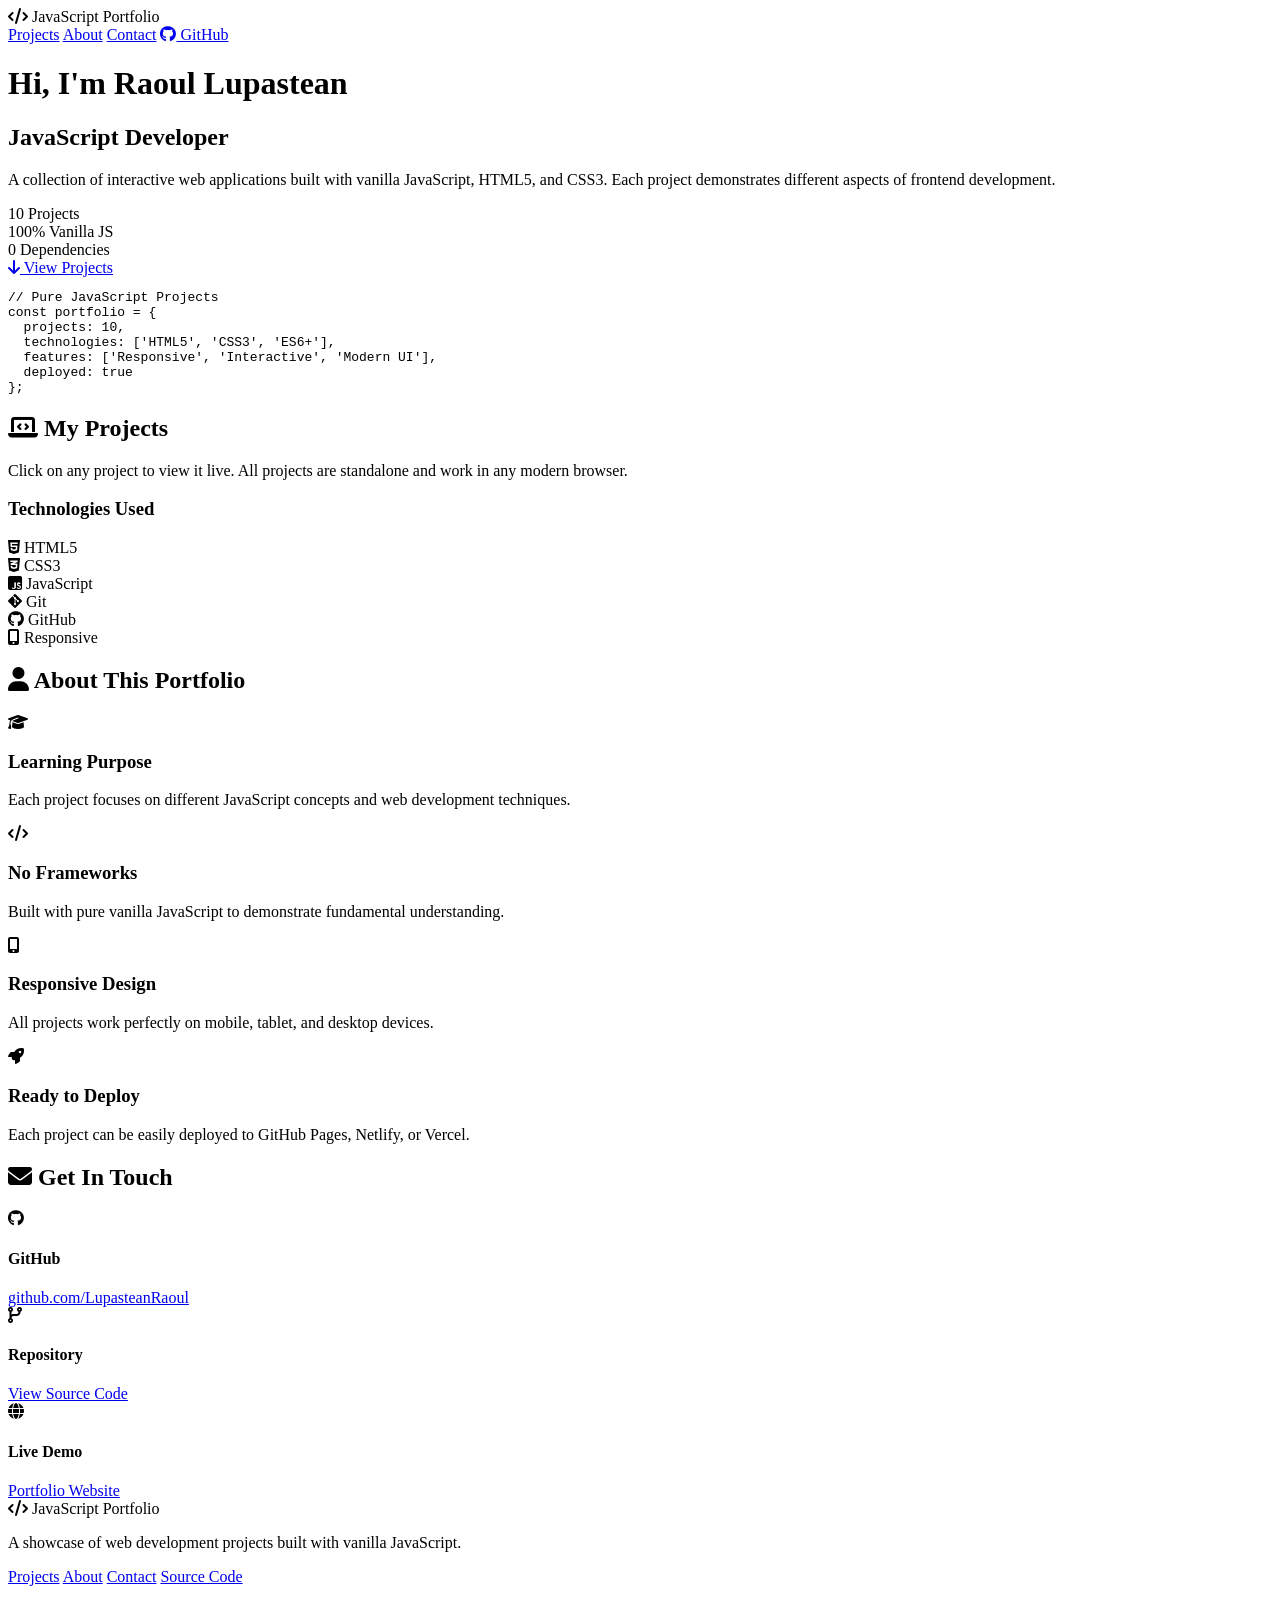
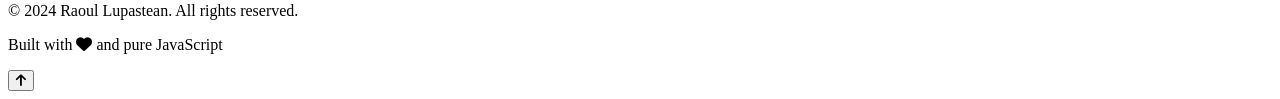
==== index.html @ 00c159d4 "Create index.html" ====
<!DOCTYPE html>
<html lang="en">
<head>
    <meta charset="UTF-8">
    <meta name="viewport" content="width=device-width, initial-scale=1.0">
    <title>Raoul Lupastean - JavaScript Portfolio</title>
    <link rel="stylesheet" href="styles.css">
    <link rel="stylesheet" href="https://cdnjs.cloudflare.com/ajax/libs/font-awesome/6.4.0/css/all.min.css">
    <link href="https://fonts.googleapis.com/css2?family=Poppins:wght@300;400;500;600;700&family=Roboto+Mono:wght@300;400;500&display=swap" rel="stylesheet">
    <link rel="icon" href="assets/images/favicon.ico" type="image/x-icon">
</head>
<body>
    <!-- Navigation -->
    <nav class="navbar">
        <div class="nav-container">
            <div class="nav-logo">
                <i class="fas fa-code"></i>
                <span>JavaScript Portfolio</span>
            </div>
            <div class="nav-links">
                <a href="#projects" class="nav-link">Projects</a>
                <a href="#about" class="nav-link">About</a>
                <a href="#contact" class="nav-link">Contact</a>
                <a href="https://github.com/LupasteanRaoul" target="_blank" class="nav-link github-link">
                    <i class="fab fa-github"></i> GitHub
                </a>
            </div>
        </div>
    </nav>

    <!-- Hero Section -->
    <header class="hero-section">
        <div class="hero-container">
            <div class="hero-content">
                <h1 class="hero-title">Hi, I'm <span class="highlight">Raoul Lupastean</span></h1>
                <h2 class="hero-subtitle">JavaScript Developer</h2>
                <p class="hero-description">
                    A collection of interactive web applications built with vanilla JavaScript, HTML5, and CSS3. 
                    Each project demonstrates different aspects of frontend development.
                </p>
                <div class="hero-stats">
                    <div class="stat">
                        <span class="stat-number" id="project-count">10</span>
                        <span class="stat-label">Projects</span>
                    </div>
                    <div class="stat">
                        <span class="stat-number">100%</span>
                        <span class="stat-label">Vanilla JS</span>
                    </div>
                    <div class="stat">
                        <span class="stat-number">0</span>
                        <span class="stat-label">Dependencies</span>
                    </div>
                </div>
                <a href="#projects" class="cta-button">
                    <i class="fas fa-arrow-down"></i> View Projects
                </a>
            </div>
            <div class="hero-image">
                <div class="code-animation">
                    <pre><code class="javascript">// Pure JavaScript Projects
const portfolio = {
  projects: 10,
  technologies: ['HTML5', 'CSS3', 'ES6+'],
  features: ['Responsive', 'Interactive', 'Modern UI'],
  deployed: true
};</code></pre>
                </div>
            </div>
        </div>
    </header>

    <!-- Projects Grid -->
    <main class="projects-section" id="projects">
        <div class="container">
            <div class="section-header">
                <h2 class="section-title">
                    <i class="fas fa-laptop-code"></i> My Projects
                </h2>
                <p class="section-subtitle">
                    Click on any project to view it live. All projects are standalone and work in any modern browser.
                </p>
            </div>

            <div class="projects-grid" id="projects-grid">
                <!-- Projects will be dynamically loaded -->
            </div>

            <div class="tech-stack">
                <h3>Technologies Used</h3>
                <div class="tech-icons">
                    <div class="tech-icon" title="HTML5">
                        <i class="fab fa-html5"></i>
                        <span>HTML5</span>
                    </div>
                    <div class="tech-icon" title="CSS3">
                        <i class="fab fa-css3-alt"></i>
                        <span>CSS3</span>
                    </div>
                    <div class="tech-icon" title="JavaScript">
                        <i class="fab fa-js-square"></i>
                        <span>JavaScript</span>
                    </div>
                    <div class="tech-icon" title="Git">
                        <i class="fab fa-git-alt"></i>
                        <span>Git</span>
                    </div>
                    <div class="tech-icon" title="GitHub">
                        <i class="fab fa-github"></i>
                        <span>GitHub</span>
                    </div>
                    <div class="tech-icon" title="Responsive Design">
                        <i class="fas fa-mobile-alt"></i>
                        <span>Responsive</span>
                    </div>
                </div>
            </div>
        </div>
    </main>

    <!-- About Section -->
    <section class="about-section" id="about">
        <div class="container">
            <div class="section-header">
                <h2 class="section-title">
                    <i class="fas fa-user"></i> About This Portfolio
                </h2>
            </div>
            <div class="about-content">
                <div class="about-card">
                    <div class="about-icon">
                        <i class="fas fa-graduation-cap"></i>
                    </div>
                    <h3>Learning Purpose</h3>
                    <p>Each project focuses on different JavaScript concepts and web development techniques.</p>
                </div>
                <div class="about-card">
                    <div class="about-icon">
                        <i class="fas fa-code"></i>
                    </div>
                    <h3>No Frameworks</h3>
                    <p>Built with pure vanilla JavaScript to demonstrate fundamental understanding.</p>
                </div>
                <div class="about-card">
                    <div class="about-icon">
                        <i class="fas fa-mobile-alt"></i>
                    </div>
                    <h3>Responsive Design</h3>
                    <p>All projects work perfectly on mobile, tablet, and desktop devices.</p>
                </div>
                <div class="about-card">
                    <div class="about-icon">
                        <i class="fas fa-rocket"></i>
                    </div>
                    <h3>Ready to Deploy</h3>
                    <p>Each project can be easily deployed to GitHub Pages, Netlify, or Vercel.</p>
                </div>
            </div>
        </div>
    </section>

    <!-- Contact Section -->
    <section class="contact-section" id="contact">
        <div class="container">
            <div class="section-header">
                <h2 class="section-title">
                    <i class="fas fa-envelope"></i> Get In Touch
                </h2>
            </div>
            <div class="contact-content">
                <div class="contact-info">
                    <div class="contact-item">
                        <i class="fab fa-github"></i>
                        <div>
                            <h4>GitHub</h4>
                            <a href="https://github.com/LupasteanRaoul" target="_blank">
                                github.com/LupasteanRaoul
                            </a>
                        </div>
                    </div>
                    <div class="contact-item">
                        <i class="fas fa-code-branch"></i>
                        <div>
                            <h4>Repository</h4>
                            <a href="https://github.com/LupasteanRaoul/javascript-portfolio" target="_blank">
                                View Source Code
                            </a>
                        </div>
                    </div>
                    <div class="contact-item">
                        <i class="fas fa-globe"></i>
                        <div>
                            <h4>Live Demo</h4>
                            <a href="https://lupasteanraoul.github.io/javascript-portfolio/" target="_blank">
                                Portfolio Website
                            </a>
                        </div>
                    </div>
                </div>
            </div>
        </div>
    </section>

    <!-- Footer -->
    <footer class="footer">
        <div class="container">
            <div class="footer-content">
                <div class="footer-logo">
                    <i class="fas fa-code"></i>
                    <span>JavaScript Portfolio</span>
                </div>
                <p class="footer-description">
                    A showcase of web development projects built with vanilla JavaScript.
                </p>
                <div class="footer-links">
                    <a href="#projects">Projects</a>
                    <a href="#about">About</a>
                    <a href="#contact">Contact</a>
                    <a href="https://github.com/LupasteanRaoul/javascript-portfolio" target="_blank">
                        Source Code
                    </a>
                </div>
                <div class="footer-bottom">
                    <p>&copy; 2024 Raoul Lupastean. All rights reserved.</p>
                    <p class="footer-note">
                        Built with <i class="fas fa-heart"></i> and pure JavaScript
                    </p>
                </div>
            </div>
        </div>
    </footer>

    <!-- Back to Top Button -->
    <button id="back-to-top" class="back-to-top">
        <i class="fas fa-arrow-up"></i>
    </button>

    <script src="script.js"></script>
</body>
</html>
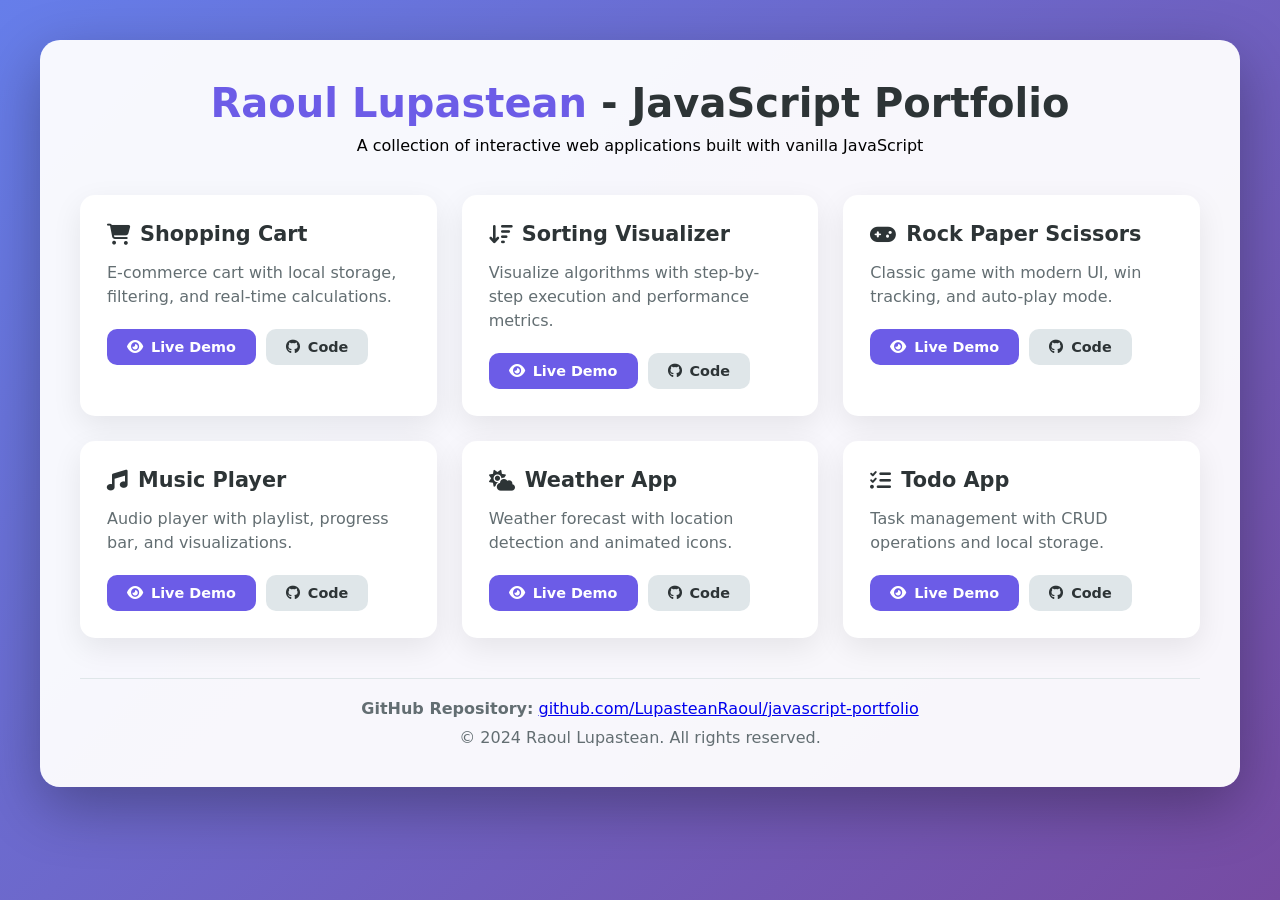
==== commit 8653a9f0: "Add main portfolio page with project links" ====
--- a/index.html
+++ b/index.html
@@ -4,237 +4,260 @@
     <meta charset="UTF-8">
     <meta name="viewport" content="width=device-width, initial-scale=1.0">
     <title>Raoul Lupastean - JavaScript Portfolio</title>
-    <link rel="stylesheet" href="styles.css">
+    <style>
+        * {
+            margin: 0;
+            padding: 0;
+            box-sizing: border-box;
+            font-family: 'Segoe UI', system-ui, sans-serif;
+        }
+        
+        body {
+            background: linear-gradient(135deg, #667eea 0%, #764ba2 100%);
+            min-height: 100vh;
+            padding: 20px;
+        }
+        
+        .portfolio-container {
+            background: rgba(255, 255, 255, 0.95);
+            border-radius: 20px;
+            padding: 40px;
+            max-width: 1200px;
+            margin: 20px auto;
+            box-shadow: 0 20px 60px rgba(0, 0, 0, 0.3);
+        }
+        
+        .header {
+            text-align: center;
+            margin-bottom: 40px;
+        }
+        
+        .header h1 {
+            color: #2d3436;
+            font-size: 2.5rem;
+            margin-bottom: 10px;
+        }
+        
+        .header .highlight {
+            color: #6c5ce7;
+            font-weight: 700;
+        }
+        
+        .projects-grid {
+            display: grid;
+            grid-template-columns: repeat(auto-fill, minmax(300px, 1fr));
+            gap: 25px;
+            margin-bottom: 40px;
+        }
+        
+        .project-card {
+            background: white;
+            border-radius: 15px;
+            padding: 25px;
+            box-shadow: 0 10px 30px rgba(0, 0, 0, 0.08);
+            transition: all 0.3s ease;
+            border: 2px solid transparent;
+        }
+        
+        .project-card:hover {
+            transform: translateY(-5px);
+            box-shadow: 0 15px 40px rgba(108, 92, 231, 0.2);
+            border-color: #6c5ce7;
+        }
+        
+        .project-card h3 {
+            color: #2d3436;
+            margin-bottom: 15px;
+            font-size: 1.3rem;
+            display: flex;
+            align-items: center;
+            gap: 10px;
+        }
+        
+        .project-card p {
+            color: #636e72;
+            margin-bottom: 20px;
+            line-height: 1.5;
+        }
+        
+        .project-links {
+            display: flex;
+            gap: 10px;
+        }
+        
+        .btn {
+            padding: 10px 20px;
+            border-radius: 10px;
+            text-decoration: none;
+            font-weight: 600;
+            display: inline-flex;
+            align-items: center;
+            gap: 8px;
+            transition: all 0.3s ease;
+            font-size: 0.9rem;
+        }
+        
+        .btn-primary {
+            background: #6c5ce7;
+            color: white;
+        }
+        
+        .btn-primary:hover {
+            background: #5b4fcf;
+            transform: scale(1.05);
+        }
+        
+        .btn-secondary {
+            background: #dfe6e9;
+            color: #2d3436;
+        }
+        
+        .btn-secondary:hover {
+            background: #b2bec3;
+        }
+        
+        .footer {
+            text-align: center;
+            color: #636e72;
+            padding-top: 20px;
+            border-top: 1px solid #dfe6e9;
+        }
+        
+        @media (max-width: 768px) {
+            .portfolio-container {
+                padding: 20px;
+            }
+            
+            .header h1 {
+                font-size: 2rem;
+            }
+            
+            .projects-grid {
+                grid-template-columns: 1fr;
+            }
+            
+            .project-links {
+                flex-direction: column;
+            }
+            
+            .btn {
+                width: 100%;
+                justify-content: center;
+            }
+        }
+    </style>
     <link rel="stylesheet" href="https://cdnjs.cloudflare.com/ajax/libs/font-awesome/6.4.0/css/all.min.css">
-    <link href="https://fonts.googleapis.com/css2?family=Poppins:wght@300;400;500;600;700&family=Roboto+Mono:wght@300;400;500&display=swap" rel="stylesheet">
-    <link rel="icon" href="assets/images/favicon.ico" type="image/x-icon">
 </head>
 <body>
-    <!-- Navigation -->
-    <nav class="navbar">
-        <div class="nav-container">
-            <div class="nav-logo">
-                <i class="fas fa-code"></i>
-                <span>JavaScript Portfolio</span>
-            </div>
-            <div class="nav-links">
-                <a href="#projects" class="nav-link">Projects</a>
-                <a href="#about" class="nav-link">About</a>
-                <a href="#contact" class="nav-link">Contact</a>
-                <a href="https://github.com/LupasteanRaoul" target="_blank" class="nav-link github-link">
-                    <i class="fab fa-github"></i> GitHub
+    <div class="portfolio-container">
+        <div class="header">
+            <h1><span class="highlight">Raoul Lupastean</span> - JavaScript Portfolio</h1>
+            <p>A collection of interactive web applications built with vanilla JavaScript</p>
+        </div>
+        
+        <div class="projects-grid">
+            <!-- Shopping Cart -->
+            <div class="project-card">
+                <h3><i class="fas fa-shopping-cart"></i> Shopping Cart</h3>
+                <p>E-commerce cart with local storage, filtering, and real-time calculations.</p>
+                <div class="project-links">
+                    <a href="shopping-cart/index.html" class="btn btn-primary">
+                        <i class="fas fa-eye"></i> Live Demo
+                    </a>
+                    <a href="https://github.com/LupasteanRaoul/javascript-portfolio/tree/main/shopping-cart" 
+                       class="btn btn-secondary" target="_blank">
+                        <i class="fab fa-github"></i> Code
+                    </a>
+                </div>
+            </div>
+            
+            <!-- Sorting Visualizer -->
+            <div class="project-card">
+                <h3><i class="fas fa-sort-amount-down"></i> Sorting Visualizer</h3>
+                <p>Visualize algorithms with step-by-step execution and performance metrics.</p>
+                <div class="project-links">
+                    <a href="sorting-visualizer/index.html" class="btn btn-primary">
+                        <i class="fas fa-eye"></i> Live Demo
+                    </a>
+                    <a href="https://github.com/LupasteanRaoul/javascript-portfolio/tree/main/sorting-visualizer" 
+                       class="btn btn-secondary" target="_blank">
+                        <i class="fab fa-github"></i> Code
+                    </a>
+                </div>
+            </div>
+            
+            <!-- Minigame -->
+            <div class="project-card">
+                <h3><i class="fas fa-gamepad"></i> Rock Paper Scissors</h3>
+                <p>Classic game with modern UI, win tracking, and auto-play mode.</p>
+                <div class="project-links">
+                    <a href="minigame/index.html" class="btn btn-primary">
+                        <i class="fas fa-eye"></i> Live Demo
+                    </a>
+                    <a href="https://github.com/LupasteanRaoul/javascript-portfolio/tree/main/minigame" 
+                       class="btn btn-secondary" target="_blank">
+                        <i class="fab fa-github"></i> Code
+                    </a>
+                </div>
+            </div>
+            
+            <!-- Music Player -->
+            <div class="project-card">
+                <h3><i class="fas fa-music"></i> Music Player</h3>
+                <p>Audio player with playlist, progress bar, and visualizations.</p>
+                <div class="project-links">
+                    <a href="music-player/index.html" class="btn btn-primary">
+                        <i class="fas fa-eye"></i> Live Demo
+                    </a>
+                    <a href="https://github.com/LupasteanRaoul/javascript-portfolio/tree/main/music-player" 
+                       class="btn btn-secondary" target="_blank">
+                        <i class="fab fa-github"></i> Code
+                    </a>
+                </div>
+            </div>
+            
+            <!-- Weather App -->
+            <div class="project-card">
+                <h3><i class="fas fa-cloud-sun"></i> Weather App</h3>
+                <p>Weather forecast with location detection and animated icons.</p>
+                <div class="project-links">
+                    <a href="weather-app/index.html" class="btn btn-primary">
+                        <i class="fas fa-eye"></i> Live Demo
+                    </a>
+                    <a href="https://github.com/LupasteanRaoul/javascript-portfolio/tree/main/weather-app" 
+                       class="btn btn-secondary" target="_blank">
+                        <i class="fab fa-github"></i> Code
+                    </a>
+                </div>
+            </div>
+            
+            <!-- Todo App -->
+            <div class="project-card">
+                <h3><i class="fas fa-tasks"></i> Todo App</h3>
+                <p>Task management with CRUD operations and local storage.</p>
+                <div class="project-links">
+                    <a href="todo-app/index.html" class="btn btn-primary">
+                        <i class="fas fa-eye"></i> Live Demo
+                    </a>
+                    <a href="https://github.com/LupasteanRaoul/javascript-portfolio/tree/main/todo-app" 
+                       class="btn btn-secondary" target="_blank">
+                        <i class="fab fa-github"></i> Code
+                    </a>
+                </div>
+            </div>
+        </div>
+        
+        <div class="footer">
+            <p>
+                <strong>GitHub Repository:</strong> 
+                <a href="https://github.com/LupasteanRaoul/javascript-portfolio" target="_blank">
+                    github.com/LupasteanRaoul/javascript-portfolio
                 </a>
-            </div>
+            </p>
+            <p style="margin-top: 10px;">
+                &copy; 2024 Raoul Lupastean. All rights reserved.
+            </p>
         </div>
-    </nav>
-
-    <!-- Hero Section -->
-    <header class="hero-section">
-        <div class="hero-container">
-            <div class="hero-content">
-                <h1 class="hero-title">Hi, I'm <span class="highlight">Raoul Lupastean</span></h1>
-                <h2 class="hero-subtitle">JavaScript Developer</h2>
-                <p class="hero-description">
-                    A collection of interactive web applications built with vanilla JavaScript, HTML5, and CSS3. 
-                    Each project demonstrates different aspects of frontend development.
-                </p>
-                <div class="hero-stats">
-                    <div class="stat">
-                        <span class="stat-number" id="project-count">10</span>
-                        <span class="stat-label">Projects</span>
-                    </div>
-                    <div class="stat">
-                        <span class="stat-number">100%</span>
-                        <span class="stat-label">Vanilla JS</span>
-                    </div>
-                    <div class="stat">
-                        <span class="stat-number">0</span>
-                        <span class="stat-label">Dependencies</span>
-                    </div>
-                </div>
-                <a href="#projects" class="cta-button">
-                    <i class="fas fa-arrow-down"></i> View Projects
-                </a>
-            </div>
-            <div class="hero-image">
-                <div class="code-animation">
-                    <pre><code class="javascript">// Pure JavaScript Projects
-const portfolio = {
-  projects: 10,
-  technologies: ['HTML5', 'CSS3', 'ES6+'],
-  features: ['Responsive', 'Interactive', 'Modern UI'],
-  deployed: true
-};</code></pre>
-                </div>
-            </div>
-        </div>
-    </header>
-
-    <!-- Projects Grid -->
-    <main class="projects-section" id="projects">
-        <div class="container">
-            <div class="section-header">
-                <h2 class="section-title">
-                    <i class="fas fa-laptop-code"></i> My Projects
-                </h2>
-                <p class="section-subtitle">
-                    Click on any project to view it live. All projects are standalone and work in any modern browser.
-                </p>
-            </div>
-
-            <div class="projects-grid" id="projects-grid">
-                <!-- Projects will be dynamically loaded -->
-            </div>
-
-            <div class="tech-stack">
-                <h3>Technologies Used</h3>
-                <div class="tech-icons">
-                    <div class="tech-icon" title="HTML5">
-                        <i class="fab fa-html5"></i>
-                        <span>HTML5</span>
-                    </div>
-                    <div class="tech-icon" title="CSS3">
-                        <i class="fab fa-css3-alt"></i>
-                        <span>CSS3</span>
-                    </div>
-                    <div class="tech-icon" title="JavaScript">
-                        <i class="fab fa-js-square"></i>
-                        <span>JavaScript</span>
-                    </div>
-                    <div class="tech-icon" title="Git">
-                        <i class="fab fa-git-alt"></i>
-                        <span>Git</span>
-                    </div>
-                    <div class="tech-icon" title="GitHub">
-                        <i class="fab fa-github"></i>
-                        <span>GitHub</span>
-                    </div>
-                    <div class="tech-icon" title="Responsive Design">
-                        <i class="fas fa-mobile-alt"></i>
-                        <span>Responsive</span>
-                    </div>
-                </div>
-            </div>
-        </div>
-    </main>
-
-    <!-- About Section -->
-    <section class="about-section" id="about">
-        <div class="container">
-            <div class="section-header">
-                <h2 class="section-title">
-                    <i class="fas fa-user"></i> About This Portfolio
-                </h2>
-            </div>
-            <div class="about-content">
-                <div class="about-card">
-                    <div class="about-icon">
-                        <i class="fas fa-graduation-cap"></i>
-                    </div>
-                    <h3>Learning Purpose</h3>
-                    <p>Each project focuses on different JavaScript concepts and web development techniques.</p>
-                </div>
-                <div class="about-card">
-                    <div class="about-icon">
-                        <i class="fas fa-code"></i>
-                    </div>
-                    <h3>No Frameworks</h3>
-                    <p>Built with pure vanilla JavaScript to demonstrate fundamental understanding.</p>
-                </div>
-                <div class="about-card">
-                    <div class="about-icon">
-                        <i class="fas fa-mobile-alt"></i>
-                    </div>
-                    <h3>Responsive Design</h3>
-                    <p>All projects work perfectly on mobile, tablet, and desktop devices.</p>
-                </div>
-                <div class="about-card">
-                    <div class="about-icon">
-                        <i class="fas fa-rocket"></i>
-                    </div>
-                    <h3>Ready to Deploy</h3>
-                    <p>Each project can be easily deployed to GitHub Pages, Netlify, or Vercel.</p>
-                </div>
-            </div>
-        </div>
-    </section>
-
-    <!-- Contact Section -->
-    <section class="contact-section" id="contact">
-        <div class="container">
-            <div class="section-header">
-                <h2 class="section-title">
-                    <i class="fas fa-envelope"></i> Get In Touch
-                </h2>
-            </div>
-            <div class="contact-content">
-                <div class="contact-info">
-                    <div class="contact-item">
-                        <i class="fab fa-github"></i>
-                        <div>
-                            <h4>GitHub</h4>
-                            <a href="https://github.com/LupasteanRaoul" target="_blank">
-                                github.com/LupasteanRaoul
-                            </a>
-                        </div>
-                    </div>
-                    <div class="contact-item">
-                        <i class="fas fa-code-branch"></i>
-                        <div>
-                            <h4>Repository</h4>
-                            <a href="https://github.com/LupasteanRaoul/javascript-portfolio" target="_blank">
-                                View Source Code
-                            </a>
-                        </div>
-                    </div>
-                    <div class="contact-item">
-                        <i class="fas fa-globe"></i>
-                        <div>
-                            <h4>Live Demo</h4>
-                            <a href="https://lupasteanraoul.github.io/javascript-portfolio/" target="_blank">
-                                Portfolio Website
-                            </a>
-                        </div>
-                    </div>
-                </div>
-            </div>
-        </div>
-    </section>
-
-    <!-- Footer -->
-    <footer class="footer">
-        <div class="container">
-            <div class="footer-content">
-                <div class="footer-logo">
-                    <i class="fas fa-code"></i>
-                    <span>JavaScript Portfolio</span>
-                </div>
-                <p class="footer-description">
-                    A showcase of web development projects built with vanilla JavaScript.
-                </p>
-                <div class="footer-links">
-                    <a href="#projects">Projects</a>
-                    <a href="#about">About</a>
-                    <a href="#contact">Contact</a>
-                    <a href="https://github.com/LupasteanRaoul/javascript-portfolio" target="_blank">
-                        Source Code
-                    </a>
-                </div>
-                <div class="footer-bottom">
-                    <p>&copy; 2024 Raoul Lupastean. All rights reserved.</p>
-                    <p class="footer-note">
-                        Built with <i class="fas fa-heart"></i> and pure JavaScript
-                    </p>
-                </div>
-            </div>
-        </div>
-    </footer>
-
-    <!-- Back to Top Button -->
-    <button id="back-to-top" class="back-to-top">
-        <i class="fas fa-arrow-up"></i>
-    </button>
-
-    <script src="script.js"></script>
+    </div>
 </body>
 </html>
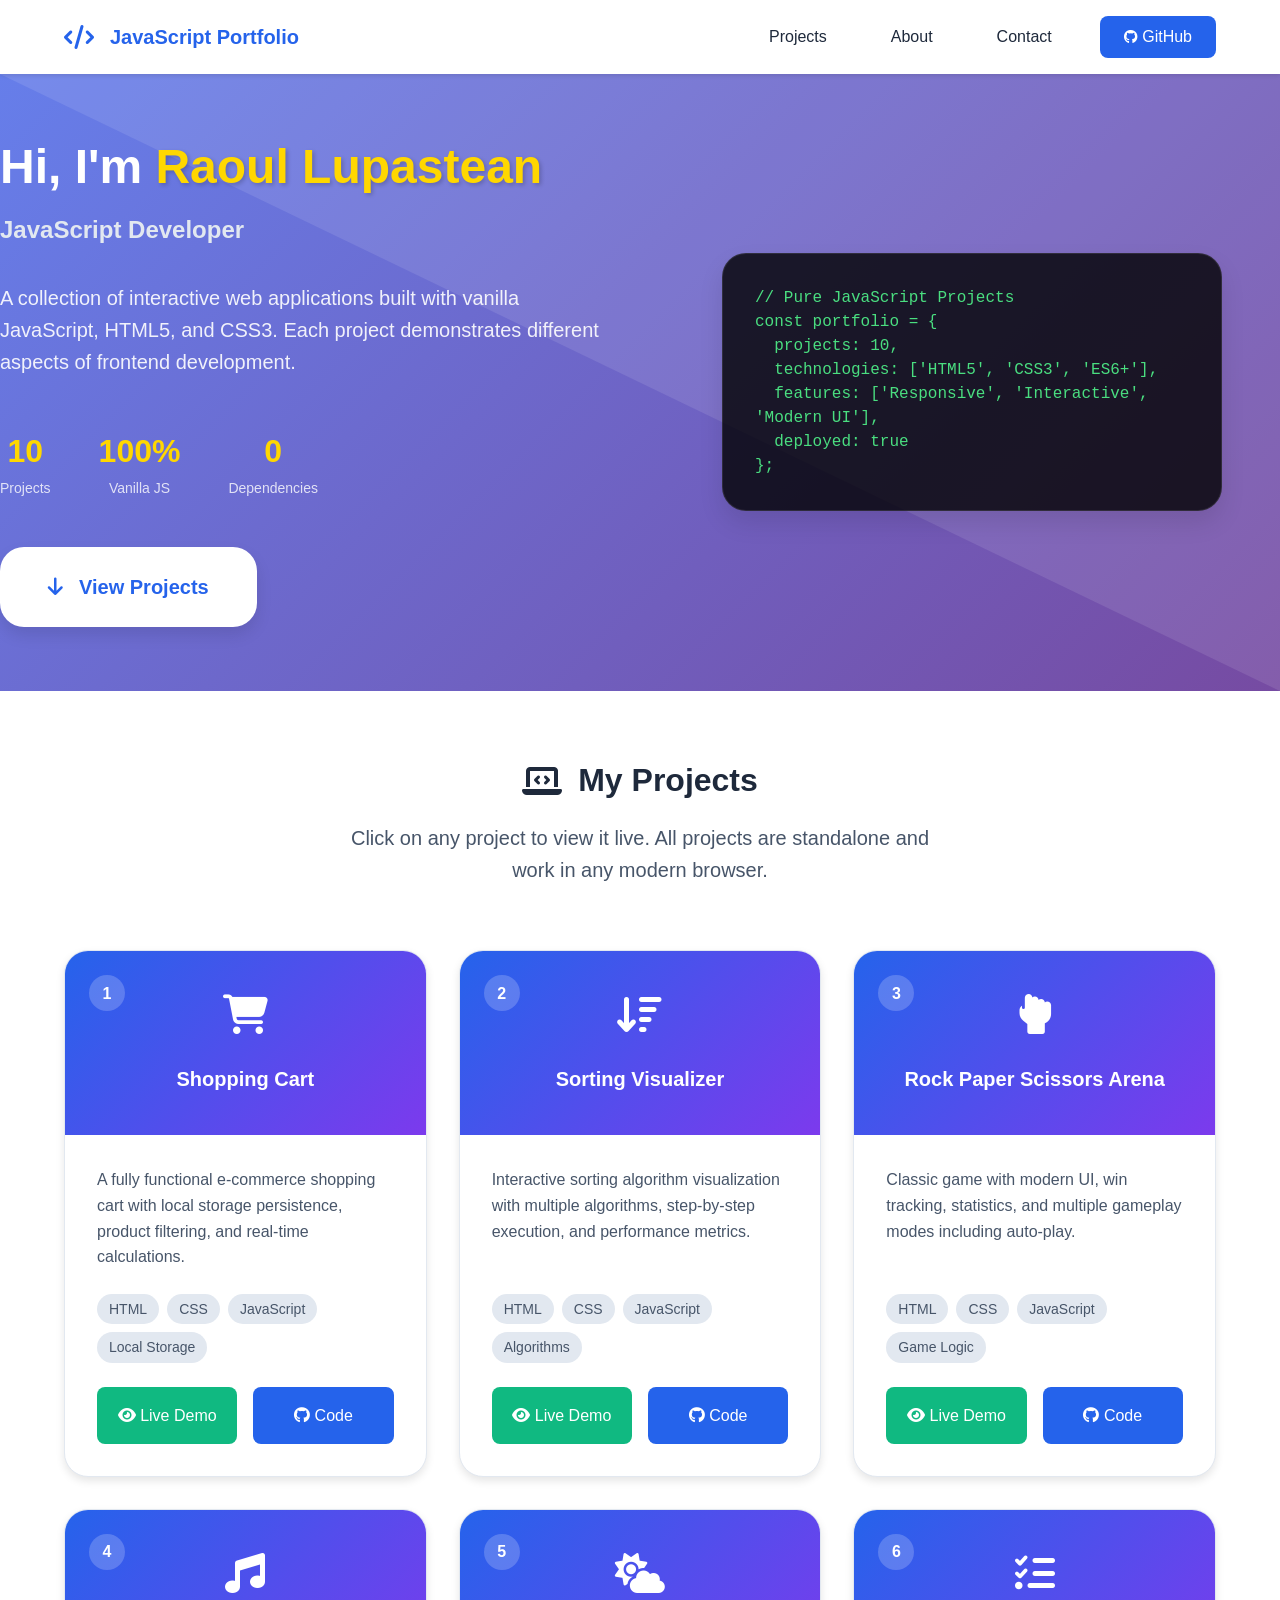
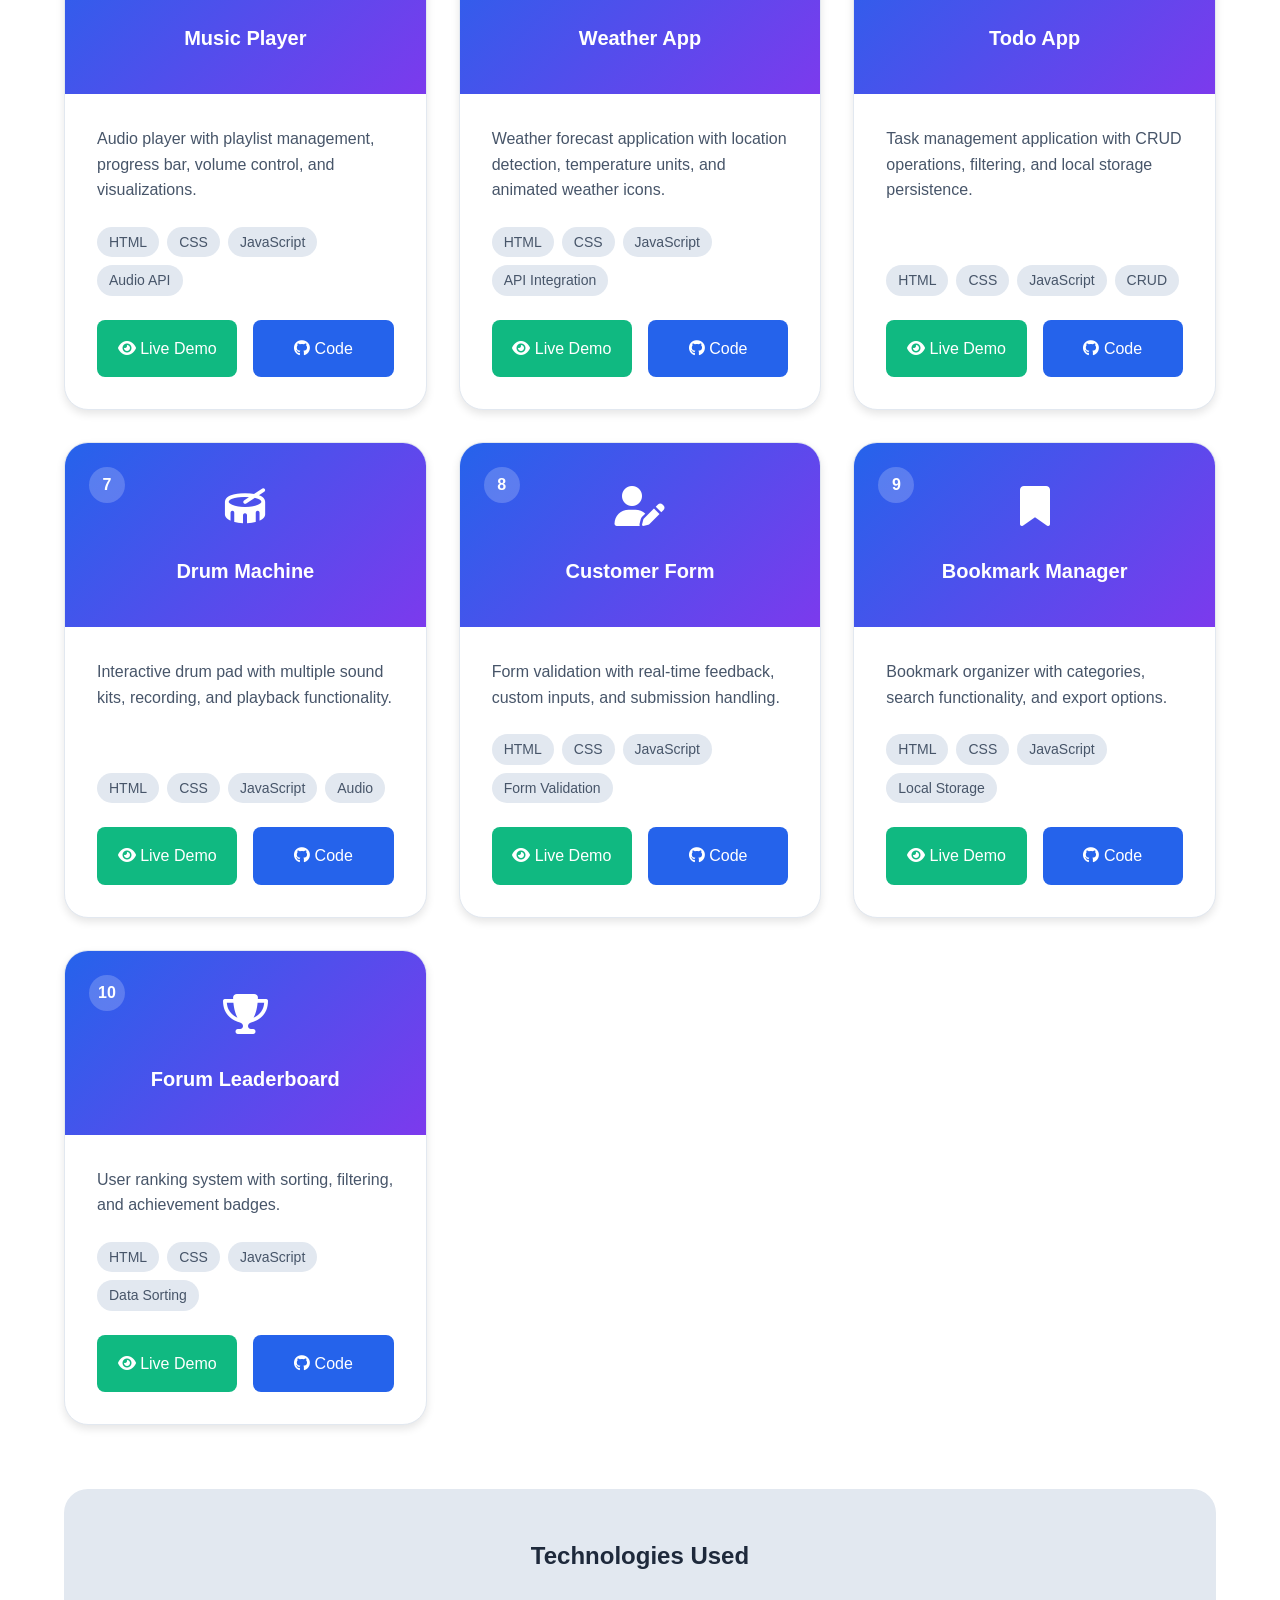
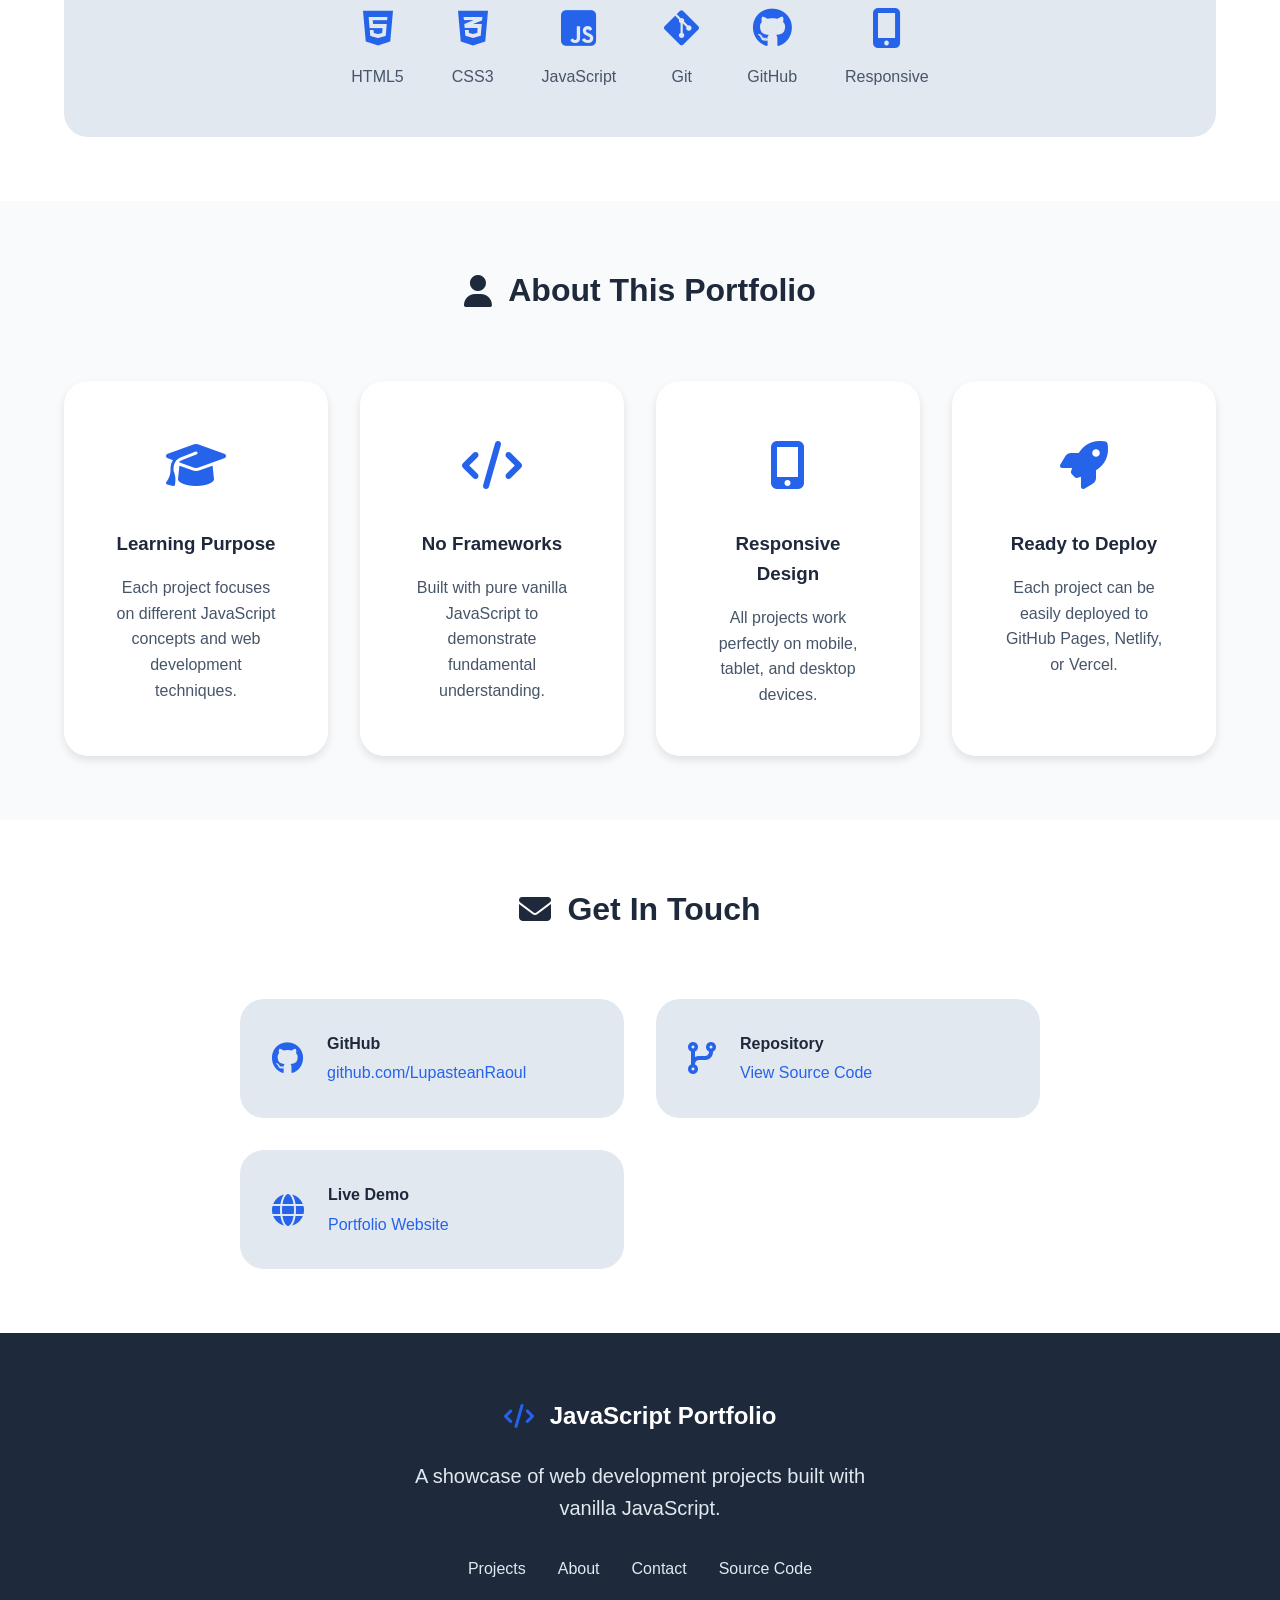
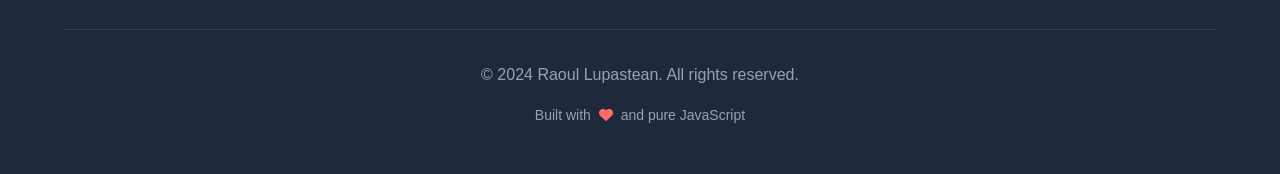
==== commit 4bcbff51: "Restaurez fișierele principale originale" ====
--- a/index.html
+++ b/index.html
@@ -4,260 +4,237 @@
     <meta charset="UTF-8">
     <meta name="viewport" content="width=device-width, initial-scale=1.0">
     <title>Raoul Lupastean - JavaScript Portfolio</title>
-    <style>
-        * {
-            margin: 0;
-            padding: 0;
-            box-sizing: border-box;
-            font-family: 'Segoe UI', system-ui, sans-serif;
-        }
-        
-        body {
-            background: linear-gradient(135deg, #667eea 0%, #764ba2 100%);
-            min-height: 100vh;
-            padding: 20px;
-        }
-        
-        .portfolio-container {
-            background: rgba(255, 255, 255, 0.95);
-            border-radius: 20px;
-            padding: 40px;
-            max-width: 1200px;
-            margin: 20px auto;
-            box-shadow: 0 20px 60px rgba(0, 0, 0, 0.3);
-        }
-        
-        .header {
-            text-align: center;
-            margin-bottom: 40px;
-        }
-        
-        .header h1 {
-            color: #2d3436;
-            font-size: 2.5rem;
-            margin-bottom: 10px;
-        }
-        
-        .header .highlight {
-            color: #6c5ce7;
-            font-weight: 700;
-        }
-        
-        .projects-grid {
-            display: grid;
-            grid-template-columns: repeat(auto-fill, minmax(300px, 1fr));
-            gap: 25px;
-            margin-bottom: 40px;
-        }
-        
-        .project-card {
-            background: white;
-            border-radius: 15px;
-            padding: 25px;
-            box-shadow: 0 10px 30px rgba(0, 0, 0, 0.08);
-            transition: all 0.3s ease;
-            border: 2px solid transparent;
-        }
-        
-        .project-card:hover {
-            transform: translateY(-5px);
-            box-shadow: 0 15px 40px rgba(108, 92, 231, 0.2);
-            border-color: #6c5ce7;
-        }
-        
-        .project-card h3 {
-            color: #2d3436;
-            margin-bottom: 15px;
-            font-size: 1.3rem;
-            display: flex;
-            align-items: center;
-            gap: 10px;
-        }
-        
-        .project-card p {
-            color: #636e72;
-            margin-bottom: 20px;
-            line-height: 1.5;
-        }
-        
-        .project-links {
-            display: flex;
-            gap: 10px;
-        }
-        
-        .btn {
-            padding: 10px 20px;
-            border-radius: 10px;
-            text-decoration: none;
-            font-weight: 600;
-            display: inline-flex;
-            align-items: center;
-            gap: 8px;
-            transition: all 0.3s ease;
-            font-size: 0.9rem;
-        }
-        
-        .btn-primary {
-            background: #6c5ce7;
-            color: white;
-        }
-        
-        .btn-primary:hover {
-            background: #5b4fcf;
-            transform: scale(1.05);
-        }
-        
-        .btn-secondary {
-            background: #dfe6e9;
-            color: #2d3436;
-        }
-        
-        .btn-secondary:hover {
-            background: #b2bec3;
-        }
-        
-        .footer {
-            text-align: center;
-            color: #636e72;
-            padding-top: 20px;
-            border-top: 1px solid #dfe6e9;
-        }
-        
-        @media (max-width: 768px) {
-            .portfolio-container {
-                padding: 20px;
-            }
-            
-            .header h1 {
-                font-size: 2rem;
-            }
-            
-            .projects-grid {
-                grid-template-columns: 1fr;
-            }
-            
-            .project-links {
-                flex-direction: column;
-            }
-            
-            .btn {
-                width: 100%;
-                justify-content: center;
-            }
-        }
-    </style>
+    <link rel="stylesheet" href="styles.css">
     <link rel="stylesheet" href="https://cdnjs.cloudflare.com/ajax/libs/font-awesome/6.4.0/css/all.min.css">
+    <link href="https://fonts.googleapis.com/css2?family=Poppins:wght@300;400;500;600;700&family=Roboto+Mono:wght@300;400;500&display=swap" rel="stylesheet">
+    <link rel="icon" href="assets/images/favicon.ico" type="image/x-icon">
 </head>
 <body>
-    <div class="portfolio-container">
-        <div class="header">
-            <h1><span class="highlight">Raoul Lupastean</span> - JavaScript Portfolio</h1>
-            <p>A collection of interactive web applications built with vanilla JavaScript</p>
-        </div>
-        
-        <div class="projects-grid">
-            <!-- Shopping Cart -->
-            <div class="project-card">
-                <h3><i class="fas fa-shopping-cart"></i> Shopping Cart</h3>
-                <p>E-commerce cart with local storage, filtering, and real-time calculations.</p>
-                <div class="project-links">
-                    <a href="shopping-cart/index.html" class="btn btn-primary">
-                        <i class="fas fa-eye"></i> Live Demo
+    <!-- Navigation -->
+    <nav class="navbar">
+        <div class="nav-container">
+            <div class="nav-logo">
+                <i class="fas fa-code"></i>
+                <span>JavaScript Portfolio</span>
+            </div>
+            <div class="nav-links">
+                <a href="#projects" class="nav-link">Projects</a>
+                <a href="#about" class="nav-link">About</a>
+                <a href="#contact" class="nav-link">Contact</a>
+                <a href="https://github.com/LupasteanRaoul" target="_blank" class="nav-link github-link">
+                    <i class="fab fa-github"></i> GitHub
+                </a>
+            </div>
+        </div>
+    </nav>
+
+    <!-- Hero Section -->
+    <header class="hero-section">
+        <div class="hero-container">
+            <div class="hero-content">
+                <h1 class="hero-title">Hi, I'm <span class="highlight">Raoul Lupastean</span></h1>
+                <h2 class="hero-subtitle">JavaScript Developer</h2>
+                <p class="hero-description">
+                    A collection of interactive web applications built with vanilla JavaScript, HTML5, and CSS3. 
+                    Each project demonstrates different aspects of frontend development.
+                </p>
+                <div class="hero-stats">
+                    <div class="stat">
+                        <span class="stat-number" id="project-count">10</span>
+                        <span class="stat-label">Projects</span>
+                    </div>
+                    <div class="stat">
+                        <span class="stat-number">100%</span>
+                        <span class="stat-label">Vanilla JS</span>
+                    </div>
+                    <div class="stat">
+                        <span class="stat-number">0</span>
+                        <span class="stat-label">Dependencies</span>
+                    </div>
+                </div>
+                <a href="#projects" class="cta-button">
+                    <i class="fas fa-arrow-down"></i> View Projects
+                </a>
+            </div>
+            <div class="hero-image">
+                <div class="code-animation">
+                    <pre><code class="javascript">// Pure JavaScript Projects
+const portfolio = {
+  projects: 10,
+  technologies: ['HTML5', 'CSS3', 'ES6+'],
+  features: ['Responsive', 'Interactive', 'Modern UI'],
+  deployed: true
+};</code></pre>
+                </div>
+            </div>
+        </div>
+    </header>
+
+    <!-- Projects Grid -->
+    <main class="projects-section" id="projects">
+        <div class="container">
+            <div class="section-header">
+                <h2 class="section-title">
+                    <i class="fas fa-laptop-code"></i> My Projects
+                </h2>
+                <p class="section-subtitle">
+                    Click on any project to view it live. All projects are standalone and work in any modern browser.
+                </p>
+            </div>
+
+            <div class="projects-grid" id="projects-grid">
+                <!-- Projects will be dynamically loaded -->
+            </div>
+
+            <div class="tech-stack">
+                <h3>Technologies Used</h3>
+                <div class="tech-icons">
+                    <div class="tech-icon" title="HTML5">
+                        <i class="fab fa-html5"></i>
+                        <span>HTML5</span>
+                    </div>
+                    <div class="tech-icon" title="CSS3">
+                        <i class="fab fa-css3-alt"></i>
+                        <span>CSS3</span>
+                    </div>
+                    <div class="tech-icon" title="JavaScript">
+                        <i class="fab fa-js-square"></i>
+                        <span>JavaScript</span>
+                    </div>
+                    <div class="tech-icon" title="Git">
+                        <i class="fab fa-git-alt"></i>
+                        <span>Git</span>
+                    </div>
+                    <div class="tech-icon" title="GitHub">
+                        <i class="fab fa-github"></i>
+                        <span>GitHub</span>
+                    </div>
+                    <div class="tech-icon" title="Responsive Design">
+                        <i class="fas fa-mobile-alt"></i>
+                        <span>Responsive</span>
+                    </div>
+                </div>
+            </div>
+        </div>
+    </main>
+
+    <!-- About Section -->
+    <section class="about-section" id="about">
+        <div class="container">
+            <div class="section-header">
+                <h2 class="section-title">
+                    <i class="fas fa-user"></i> About This Portfolio
+                </h2>
+            </div>
+            <div class="about-content">
+                <div class="about-card">
+                    <div class="about-icon">
+                        <i class="fas fa-graduation-cap"></i>
+                    </div>
+                    <h3>Learning Purpose</h3>
+                    <p>Each project focuses on different JavaScript concepts and web development techniques.</p>
+                </div>
+                <div class="about-card">
+                    <div class="about-icon">
+                        <i class="fas fa-code"></i>
+                    </div>
+                    <h3>No Frameworks</h3>
+                    <p>Built with pure vanilla JavaScript to demonstrate fundamental understanding.</p>
+                </div>
+                <div class="about-card">
+                    <div class="about-icon">
+                        <i class="fas fa-mobile-alt"></i>
+                    </div>
+                    <h3>Responsive Design</h3>
+                    <p>All projects work perfectly on mobile, tablet, and desktop devices.</p>
+                </div>
+                <div class="about-card">
+                    <div class="about-icon">
+                        <i class="fas fa-rocket"></i>
+                    </div>
+                    <h3>Ready to Deploy</h3>
+                    <p>Each project can be easily deployed to GitHub Pages, Netlify, or Vercel.</p>
+                </div>
+            </div>
+        </div>
+    </section>
+
+    <!-- Contact Section -->
+    <section class="contact-section" id="contact">
+        <div class="container">
+            <div class="section-header">
+                <h2 class="section-title">
+                    <i class="fas fa-envelope"></i> Get In Touch
+                </h2>
+            </div>
+            <div class="contact-content">
+                <div class="contact-info">
+                    <div class="contact-item">
+                        <i class="fab fa-github"></i>
+                        <div>
+                            <h4>GitHub</h4>
+                            <a href="https://github.com/LupasteanRaoul" target="_blank">
+                                github.com/LupasteanRaoul
+                            </a>
+                        </div>
+                    </div>
+                    <div class="contact-item">
+                        <i class="fas fa-code-branch"></i>
+                        <div>
+                            <h4>Repository</h4>
+                            <a href="https://github.com/LupasteanRaoul/javascript-portfolio" target="_blank">
+                                View Source Code
+                            </a>
+                        </div>
+                    </div>
+                    <div class="contact-item">
+                        <i class="fas fa-globe"></i>
+                        <div>
+                            <h4>Live Demo</h4>
+                            <a href="https://lupasteanraoul.github.io/javascript-portfolio/" target="_blank">
+                                Portfolio Website
+                            </a>
+                        </div>
+                    </div>
+                </div>
+            </div>
+        </div>
+    </section>
+
+    <!-- Footer -->
+    <footer class="footer">
+        <div class="container">
+            <div class="footer-content">
+                <div class="footer-logo">
+                    <i class="fas fa-code"></i>
+                    <span>JavaScript Portfolio</span>
+                </div>
+                <p class="footer-description">
+                    A showcase of web development projects built with vanilla JavaScript.
+                </p>
+                <div class="footer-links">
+                    <a href="#projects">Projects</a>
+                    <a href="#about">About</a>
+                    <a href="#contact">Contact</a>
+                    <a href="https://github.com/LupasteanRaoul/javascript-portfolio" target="_blank">
+                        Source Code
                     </a>
-                    <a href="https://github.com/LupasteanRaoul/javascript-portfolio/tree/main/shopping-cart" 
-                       class="btn btn-secondary" target="_blank">
-                        <i class="fab fa-github"></i> Code
-                    </a>
-                </div>
-            </div>
-            
-            <!-- Sorting Visualizer -->
-            <div class="project-card">
-                <h3><i class="fas fa-sort-amount-down"></i> Sorting Visualizer</h3>
-                <p>Visualize algorithms with step-by-step execution and performance metrics.</p>
-                <div class="project-links">
-                    <a href="sorting-visualizer/index.html" class="btn btn-primary">
-                        <i class="fas fa-eye"></i> Live Demo
-                    </a>
-                    <a href="https://github.com/LupasteanRaoul/javascript-portfolio/tree/main/sorting-visualizer" 
-                       class="btn btn-secondary" target="_blank">
-                        <i class="fab fa-github"></i> Code
-                    </a>
-                </div>
-            </div>
-            
-            <!-- Minigame -->
-            <div class="project-card">
-                <h3><i class="fas fa-gamepad"></i> Rock Paper Scissors</h3>
-                <p>Classic game with modern UI, win tracking, and auto-play mode.</p>
-                <div class="project-links">
-                    <a href="minigame/index.html" class="btn btn-primary">
-                        <i class="fas fa-eye"></i> Live Demo
-                    </a>
-                    <a href="https://github.com/LupasteanRaoul/javascript-portfolio/tree/main/minigame" 
-                       class="btn btn-secondary" target="_blank">
-                        <i class="fab fa-github"></i> Code
-                    </a>
-                </div>
-            </div>
-            
-            <!-- Music Player -->
-            <div class="project-card">
-                <h3><i class="fas fa-music"></i> Music Player</h3>
-                <p>Audio player with playlist, progress bar, and visualizations.</p>
-                <div class="project-links">
-                    <a href="music-player/index.html" class="btn btn-primary">
-                        <i class="fas fa-eye"></i> Live Demo
-                    </a>
-                    <a href="https://github.com/LupasteanRaoul/javascript-portfolio/tree/main/music-player" 
-                       class="btn btn-secondary" target="_blank">
-                        <i class="fab fa-github"></i> Code
-                    </a>
-                </div>
-            </div>
-            
-            <!-- Weather App -->
-            <div class="project-card">
-                <h3><i class="fas fa-cloud-sun"></i> Weather App</h3>
-                <p>Weather forecast with location detection and animated icons.</p>
-                <div class="project-links">
-                    <a href="weather-app/index.html" class="btn btn-primary">
-                        <i class="fas fa-eye"></i> Live Demo
-                    </a>
-                    <a href="https://github.com/LupasteanRaoul/javascript-portfolio/tree/main/weather-app" 
-                       class="btn btn-secondary" target="_blank">
-                        <i class="fab fa-github"></i> Code
-                    </a>
-                </div>
-            </div>
-            
-            <!-- Todo App -->
-            <div class="project-card">
-                <h3><i class="fas fa-tasks"></i> Todo App</h3>
-                <p>Task management with CRUD operations and local storage.</p>
-                <div class="project-links">
-                    <a href="todo-app/index.html" class="btn btn-primary">
-                        <i class="fas fa-eye"></i> Live Demo
-                    </a>
-                    <a href="https://github.com/LupasteanRaoul/javascript-portfolio/tree/main/todo-app" 
-                       class="btn btn-secondary" target="_blank">
-                        <i class="fab fa-github"></i> Code
-                    </a>
-                </div>
-            </div>
-        </div>
-        
-        <div class="footer">
-            <p>
-                <strong>GitHub Repository:</strong> 
-                <a href="https://github.com/LupasteanRaoul/javascript-portfolio" target="_blank">
-                    github.com/LupasteanRaoul/javascript-portfolio
-                </a>
-            </p>
-            <p style="margin-top: 10px;">
-                &copy; 2024 Raoul Lupastean. All rights reserved.
-            </p>
-        </div>
-    </div>
+                </div>
+                <div class="footer-bottom">
+                    <p>&copy; 2024 Raoul Lupastean. All rights reserved.</p>
+                    <p class="footer-note">
+                        Built with <i class="fas fa-heart"></i> and pure JavaScript
+                    </p>
+                </div>
+            </div>
+        </div>
+    </footer>
+
+    <!-- Back to Top Button -->
+    <button id="back-to-top" class="back-to-top">
+        <i class="fas fa-arrow-up"></i>
+    </button>
+
+    <script src="script.js"></script>
 </body>
 </html>
--- a/styles.css
+++ b/styles.css
@@ -0,0 +1,725 @@
+/* Reset & Base Styles */
+* {
+    margin: 0;
+    padding: 0;
+    box-sizing: border-box;
+}
+
+:root {
+    /* Color Palette */
+    --primary-color: #2563eb;
+    --primary-dark: #1d4ed8;
+    --secondary-color: #7c3aed;
+    --dark-color: #1e293b;
+    --light-color: #f8fafc;
+    --gray-light: #e2e8f0;
+    --gray-medium: #94a3b8;
+    --gray-dark: #475569;
+    --success-color: #10b981;
+    --warning-color: #f59e0b;
+    
+    /* Spacing */
+    --spacing-xs: 0.5rem;
+    --spacing-sm: 1rem;
+    --spacing-md: 1.5rem;
+    --spacing-lg: 2rem;
+    --spacing-xl: 3rem;
+    --spacing-xxl: 4rem;
+    
+    /* Typography */
+    --font-primary: 'Poppins', sans-serif;
+    --font-mono: 'Roboto Mono', monospace;
+    --font-size-sm: 0.875rem;
+    --font-size-md: 1rem;
+    --font-size-lg: 1.25rem;
+    --font-size-xl: 1.5rem;
+    --font-size-xxl: 2rem;
+    --font-size-xxxl: 3rem;
+    
+    /* Border Radius */
+    --radius-sm: 0.5rem;
+    --radius-md: 1rem;
+    --radius-lg: 1.5rem;
+    --radius-xl: 2rem;
+    
+    /* Shadows */
+    --shadow-sm: 0 2px 4px rgba(0, 0, 0, 0.1);
+    --shadow-md: 0 4px 8px rgba(0, 0, 0, 0.1);
+    --shadow-lg: 0 8px 16px rgba(0, 0, 0, 0.1);
+    --shadow-xl: 0 12px 24px rgba(0, 0, 0, 0.1);
+}
+
+body {
+    font-family: var(--font-primary);
+    color: var(--dark-color);
+    background-color: var(--light-color);
+    line-height: 1.6;
+    overflow-x: hidden;
+}
+
+.container {
+    width: 100%;
+    max-width: 1200px;
+    margin: 0 auto;
+    padding: 0 var(--spacing-md);
+}
+
+/* Navigation */
+.navbar {
+    background-color: white;
+    box-shadow: var(--shadow-sm);
+    position: sticky;
+    top: 0;
+    z-index: 1000;
+    padding: var(--spacing-sm) 0;
+}
+
+.nav-container {
+    display: flex;
+    justify-content: space-between;
+    align-items: center;
+    max-width: 1200px;
+    margin: 0 auto;
+    padding: 0 var(--spacing-md);
+}
+
+.nav-logo {
+    display: flex;
+    align-items: center;
+    gap: var(--spacing-sm);
+    font-size: var(--font-size-lg);
+    font-weight: 600;
+    color: var(--primary-color);
+}
+
+.nav-logo i {
+    font-size: var(--font-size-xl);
+}
+
+.nav-links {
+    display: flex;
+    gap: var(--spacing-lg);
+    align-items: center;
+}
+
+.nav-link {
+    text-decoration: none;
+    color: var(--dark-color);
+    font-weight: 500;
+    transition: color 0.3s ease;
+    padding: var(--spacing-xs) var(--spacing-sm);
+    border-radius: var(--radius-sm);
+}
+
+.nav-link:hover,
+.nav-link.active {
+    color: var(--primary-color);
+    background-color: rgba(37, 99, 235, 0.1);
+}
+
+.nav-link i {
+    font-size: var(--font-size-sm);
+}
+
+.github-link {
+    background-color: var(--primary-color);
+    color: white !important;
+    padding: var(--spacing-xs) var(--spacing-md) !important;
+}
+
+.github-link:hover {
+    background-color: var(--primary-dark);
+}
+
+/* Hero Section */
+.hero-section {
+    padding: var(--spacing-xxl) 0;
+    background: linear-gradient(135deg, #667eea 0%, #764ba2 100%);
+    color: white;
+    position: relative;
+    overflow: hidden;
+}
+
+.hero-section::before {
+    content: '';
+    position: absolute;
+    top: 0;
+    left: 0;
+    right: 0;
+    bottom: 0;
+    background: url('data:image/svg+xml,<svg xmlns="http://www.w3.org/2000/svg" viewBox="0 0 100 100" preserveAspectRatio="none"><path d="M0,0 L100,0 L100,100 Z" fill="rgba(255,255,255,0.1)"/></svg>');
+    background-size: cover;
+}
+
+.hero-container {
+    display: grid;
+    grid-template-columns: 1fr 1fr;
+    gap: var(--spacing-xl);
+    align-items: center;
+    position: relative;
+    z-index: 1;
+}
+
+.hero-content {
+    max-width: 600px;
+}
+
+.hero-title {
+    font-size: var(--font-size-xxxl);
+    font-weight: 700;
+    margin-bottom: var(--spacing-sm);
+    line-height: 1.2;
+}
+
+.highlight {
+    color: #ffd700;
+    text-shadow: 2px 2px 4px rgba(0, 0, 0, 0.2);
+}
+
+.hero-subtitle {
+    font-size: var(--font-size-xl);
+    color: var(--gray-light);
+    margin-bottom: var(--spacing-lg);
+}
+
+.hero-description {
+    font-size: var(--font-size-lg);
+    margin-bottom: var(--spacing-xl);
+    opacity: 0.9;
+}
+
+.hero-stats {
+    display: flex;
+    gap: var(--spacing-xl);
+    margin-bottom: var(--spacing-xl);
+}
+
+.stat {
+    display: flex;
+    flex-direction: column;
+    align-items: center;
+}
+
+.stat-number {
+    font-size: var(--font-size-xxl);
+    font-weight: 700;
+    color: #ffd700;
+}
+
+.stat-label {
+    font-size: var(--font-size-sm);
+    opacity: 0.8;
+}
+
+.cta-button {
+    display: inline-flex;
+    align-items: center;
+    gap: var(--spacing-sm);
+    background-color: white;
+    color: var(--primary-color);
+    padding: var(--spacing-md) var(--spacing-xl);
+    border-radius: var(--radius-lg);
+    text-decoration: none;
+    font-weight: 600;
+    font-size: var(--font-size-lg);
+    transition: all 0.3s ease;
+    box-shadow: var(--shadow-lg);
+}
+
+.cta-button:hover {
+    transform: translateY(-3px);
+    box-shadow: var(--shadow-xl);
+    background-color: var(--primary-color);
+    color: white;
+}
+
+.hero-image {
+    display: flex;
+    justify-content: center;
+    align-items: center;
+}
+
+.code-animation {
+    background-color: rgba(0, 0, 0, 0.8);
+    border-radius: var(--radius-lg);
+    padding: var(--spacing-lg);
+    width: 100%;
+    max-width: 500px;
+    box-shadow: var(--shadow-xl);
+    border: 1px solid rgba(255, 255, 255, 0.1);
+}
+
+.code-animation pre {
+    margin: 0;
+    overflow: hidden;
+}
+
+.code-animation code {
+    font-family: var(--font-mono);
+    font-size: var(--font-size-md);
+    color: #4ade80;
+    white-space: pre-wrap;
+    line-height: 1.5;
+}
+
+/* Projects Section */
+.projects-section {
+    padding: var(--spacing-xxl) 0;
+    background-color: white;
+}
+
+.section-header {
+    text-align: center;
+    margin-bottom: var(--spacing-xxl);
+}
+
+.section-title {
+    font-size: var(--font-size-xxl);
+    color: var(--dark-color);
+    margin-bottom: var(--spacing-sm);
+    display: flex;
+    align-items: center;
+    justify-content: center;
+    gap: var(--spacing-sm);
+}
+
+.section-subtitle {
+    color: var(--gray-dark);
+    font-size: var(--font-size-lg);
+    max-width: 600px;
+    margin: 0 auto;
+}
+
+.projects-grid {
+    display: grid;
+    grid-template-columns: repeat(auto-fill, minmax(300px, 1fr));
+    gap: var(--spacing-lg);
+    margin-bottom: var(--spacing-xxl);
+}
+
+.project-card {
+    background-color: white;
+    border-radius: var(--radius-lg);
+    overflow: hidden;
+    box-shadow: var(--shadow-md);
+    transition: all 0.3s ease;
+    border: 1px solid var(--gray-light);
+    height: 100%;
+    display: flex;
+    flex-direction: column;
+}
+
+.project-card:hover {
+    transform: translateY(-5px);
+    box-shadow: var(--shadow-xl);
+    border-color: var(--primary-color);
+}
+
+.project-header {
+    padding: var(--spacing-lg);
+    background: linear-gradient(135deg, var(--primary-color), var(--secondary-color));
+    color: white;
+    position: relative;
+    min-height: 140px;
+    display: flex;
+    flex-direction: column;
+    justify-content: center;
+}
+
+.project-number {
+    position: absolute;
+    top: var(--spacing-md);
+    left: var(--spacing-md);
+    background-color: rgba(255, 255, 255, 0.2);
+    color: white;
+    width: 36px;
+    height: 36px;
+    border-radius: 50%;
+    display: flex;
+    align-items: center;
+    justify-content: center;
+    font-weight: 600;
+}
+
+.project-icon {
+    font-size: 2.5rem;
+    margin-bottom: var(--spacing-sm);
+    text-align: center;
+}
+
+.project-title {
+    font-size: var(--font-size-lg);
+    font-weight: 600;
+    margin-bottom: var(--spacing-xs);
+    text-align: center;
+}
+
+.project-body {
+    padding: var(--spacing-lg);
+    flex-grow: 1;
+    display: flex;
+    flex-direction: column;
+}
+
+.project-description {
+    color: var(--gray-dark);
+    margin-bottom: var(--spacing-md);
+    flex-grow: 1;
+}
+
+.project-tech {
+    display: flex;
+    flex-wrap: wrap;
+    gap: var(--spacing-xs);
+    margin-bottom: var(--spacing-md);
+}
+
+.tech-tag {
+    background-color: var(--gray-light);
+    color: var(--gray-dark);
+    padding: 0.25rem 0.75rem;
+    border-radius: 1rem;
+    font-size: var(--font-size-sm);
+    font-weight: 500;
+}
+
+.project-footer {
+    display: flex;
+    gap: var(--spacing-sm);
+    margin-top: auto;
+}
+
+.project-link {
+    flex: 1;
+    text-align: center;
+    padding: var(--spacing-sm);
+    background-color: var(--primary-color);
+    color: white;
+    text-decoration: none;
+    border-radius: var(--radius-sm);
+    font-weight: 500;
+    transition: background-color 0.3s ease;
+}
+
+.project-link:hover {
+    background-color: var(--primary-dark);
+}
+
+.project-link.demo {
+    background-color: var(--success-color);
+}
+
+.project-link.demo:hover {
+    background-color: #0da271;
+}
+
+.tech-stack {
+    background-color: var(--gray-light);
+    padding: var(--spacing-xl);
+    border-radius: var(--radius-lg);
+    margin-top: var(--spacing-xxl);
+}
+
+.tech-stack h3 {
+    text-align: center;
+    margin-bottom: var(--spacing-lg);
+    color: var(--dark-color);
+    font-size: var(--font-size-xl);
+}
+
+.tech-icons {
+    display: flex;
+    justify-content: center;
+    gap: var(--spacing-xl);
+    flex-wrap: wrap;
+}
+
+.tech-icon {
+    display: flex;
+    flex-direction: column;
+    align-items: center;
+    gap: var(--spacing-sm);
+    transition: transform 0.3s ease;
+}
+
+.tech-icon:hover {
+    transform: translateY(-5px);
+}
+
+.tech-icon i {
+    font-size: 2.5rem;
+    color: var(--primary-color);
+}
+
+.tech-icon span {
+    font-weight: 500;
+    color: var(--gray-dark);
+}
+
+/* About Section */
+.about-section {
+    padding: var(--spacing-xxl) 0;
+    background-color: #f8fafc;
+}
+
+.about-content {
+    display: grid;
+    grid-template-columns: repeat(auto-fit, minmax(250px, 1fr));
+    gap: var(--spacing-lg);
+}
+
+.about-card {
+    background-color: white;
+    padding: var(--spacing-xl);
+    border-radius: var(--radius-lg);
+    text-align: center;
+    box-shadow: var(--shadow-md);
+    transition: transform 0.3s ease;
+}
+
+.about-card:hover {
+    transform: translateY(-5px);
+}
+
+.about-icon {
+    font-size: 3rem;
+    color: var(--primary-color);
+    margin-bottom: var(--spacing-md);
+}
+
+.about-card h3 {
+    margin-bottom: var(--spacing-sm);
+    color: var(--dark-color);
+}
+
+.about-card p {
+    color: var(--gray-dark);
+    line-height: 1.6;
+}
+
+/* Contact Section */
+.contact-section {
+    padding: var(--spacing-xxl) 0;
+    background-color: white;
+}
+
+.contact-content {
+    max-width: 800px;
+    margin: 0 auto;
+}
+
+.contact-info {
+    display: grid;
+    grid-template-columns: repeat(auto-fit, minmax(250px, 1fr));
+    gap: var(--spacing-lg);
+}
+
+.contact-item {
+    display: flex;
+    align-items: center;
+    gap: var(--spacing-md);
+    background-color: var(--gray-light);
+    padding: var(--spacing-lg);
+    border-radius: var(--radius-lg);
+    transition: transform 0.3s ease;
+}
+
+.contact-item:hover {
+    transform: translateY(-3px);
+}
+
+.contact-item i {
+    font-size: 2rem;
+    color: var(--primary-color);
+}
+
+.contact-item h4 {
+    margin-bottom: 0.25rem;
+    color: var(--dark-color);
+}
+
+.contact-item a {
+    color: var(--primary-color);
+    text-decoration: none;
+    font-weight: 500;
+}
+
+.contact-item a:hover {
+    text-decoration: underline;
+}
+
+/* Footer */
+.footer {
+    background-color: var(--dark-color);
+    color: white;
+    padding: var(--spacing-xxl) 0 var(--spacing-xl);
+}
+
+.footer-content {
+    text-align: center;
+}
+
+.footer-logo {
+    display: flex;
+    align-items: center;
+    justify-content: center;
+    gap: var(--spacing-sm);
+    font-size: var(--font-size-xl);
+    font-weight: 600;
+    margin-bottom: var(--spacing-md);
+}
+
+.footer-logo i {
+    color: var(--primary-color);
+}
+
+.footer-description {
+    color: var(--gray-light);
+    max-width: 500px;
+    margin: 0 auto var(--spacing-lg);
+    font-size: var(--font-size-lg);
+}
+
+.footer-links {
+    display: flex;
+    justify-content: center;
+    gap: var(--spacing-lg);
+    margin-bottom: var(--spacing-xl);
+    flex-wrap: wrap;
+}
+
+.footer-links a {
+    color: var(--gray-light);
+    text-decoration: none;
+    transition: color 0.3s ease;
+}
+
+.footer-links a:hover {
+    color: white;
+}
+
+.footer-bottom {
+    border-top: 1px solid rgba(255, 255, 255, 0.1);
+    padding-top: var(--spacing-lg);
+    color: var(--gray-medium);
+}
+
+.footer-note {
+    margin-top: var(--spacing-sm);
+    font-size: var(--font-size-sm);
+}
+
+.footer-note i {
+    color: #ff6b6b;
+    margin: 0 0.25rem;
+}
+
+/* Back to Top Button */
+.back-to-top {
+    position: fixed;
+    bottom: var(--spacing-lg);
+    right: var(--spacing-lg);
+    width: 50px;
+    height: 50px;
+    border-radius: 50%;
+    background-color: var(--primary-color);
+    color: white;
+    border: none;
+    cursor: pointer;
+    display: none;
+    align-items: center;
+    justify-content: center;
+    font-size: var(--font-size-lg);
+    box-shadow: var(--shadow-lg);
+    transition: all 0.3s ease;
+    z-index: 1000;
+}
+
+.back-to-top:hover {
+    background-color: var(--primary-dark);
+    transform: translateY(-3px);
+}
+
+.back-to-top.show {
+    display: flex;
+}
+
+/* Responsive Design */
+@media (max-width: 992px) {
+    .hero-container {
+        grid-template-columns: 1fr;
+        text-align: center;
+    }
+    
+    .hero-content {
+        max-width: 100%;
+    }
+    
+    .code-animation {
+        max-width: 100%;
+    }
+    
+    .nav-links {
+        gap: var(--spacing-sm);
+    }
+}
+
+@media (max-width: 768px) {
+    .nav-container {
+        flex-direction: column;
+        gap: var(--spacing-sm);
+    }
+    
+    .nav-links {
+        flex-wrap: wrap;
+        justify-content: center;
+    }
+    
+    .hero-title {
+        font-size: var(--font-size-xxl);
+    }
+    
+    .hero-subtitle {
+        font-size: var(--font-size-lg);
+    }
+    
+    .hero-stats {
+        flex-direction: column;
+        gap: var(--spacing-lg);
+    }
+    
+    .projects-grid {
+        grid-template-columns: 1fr;
+    }
+    
+    .tech-icons {
+        gap: var(--spacing-lg);
+    }
+    
+    .footer-links {
+        flex-direction: column;
+        gap: var(--spacing-sm);
+    }
+}
+
+@media (max-width: 480px) {
+    .container {
+        padding: 0 var(--spacing-sm);
+    }
+    
+    .hero-title {
+        font-size: var(--font-size-xl);
+    }
+    
+    .section-title {
+        font-size: var(--font-size-xl);
+    }
+    
+    .project-footer {
+        flex-direction: column;
+    }
+    
+    .contact-info {
+        grid-template-columns: 1fr;
+    }
+}
